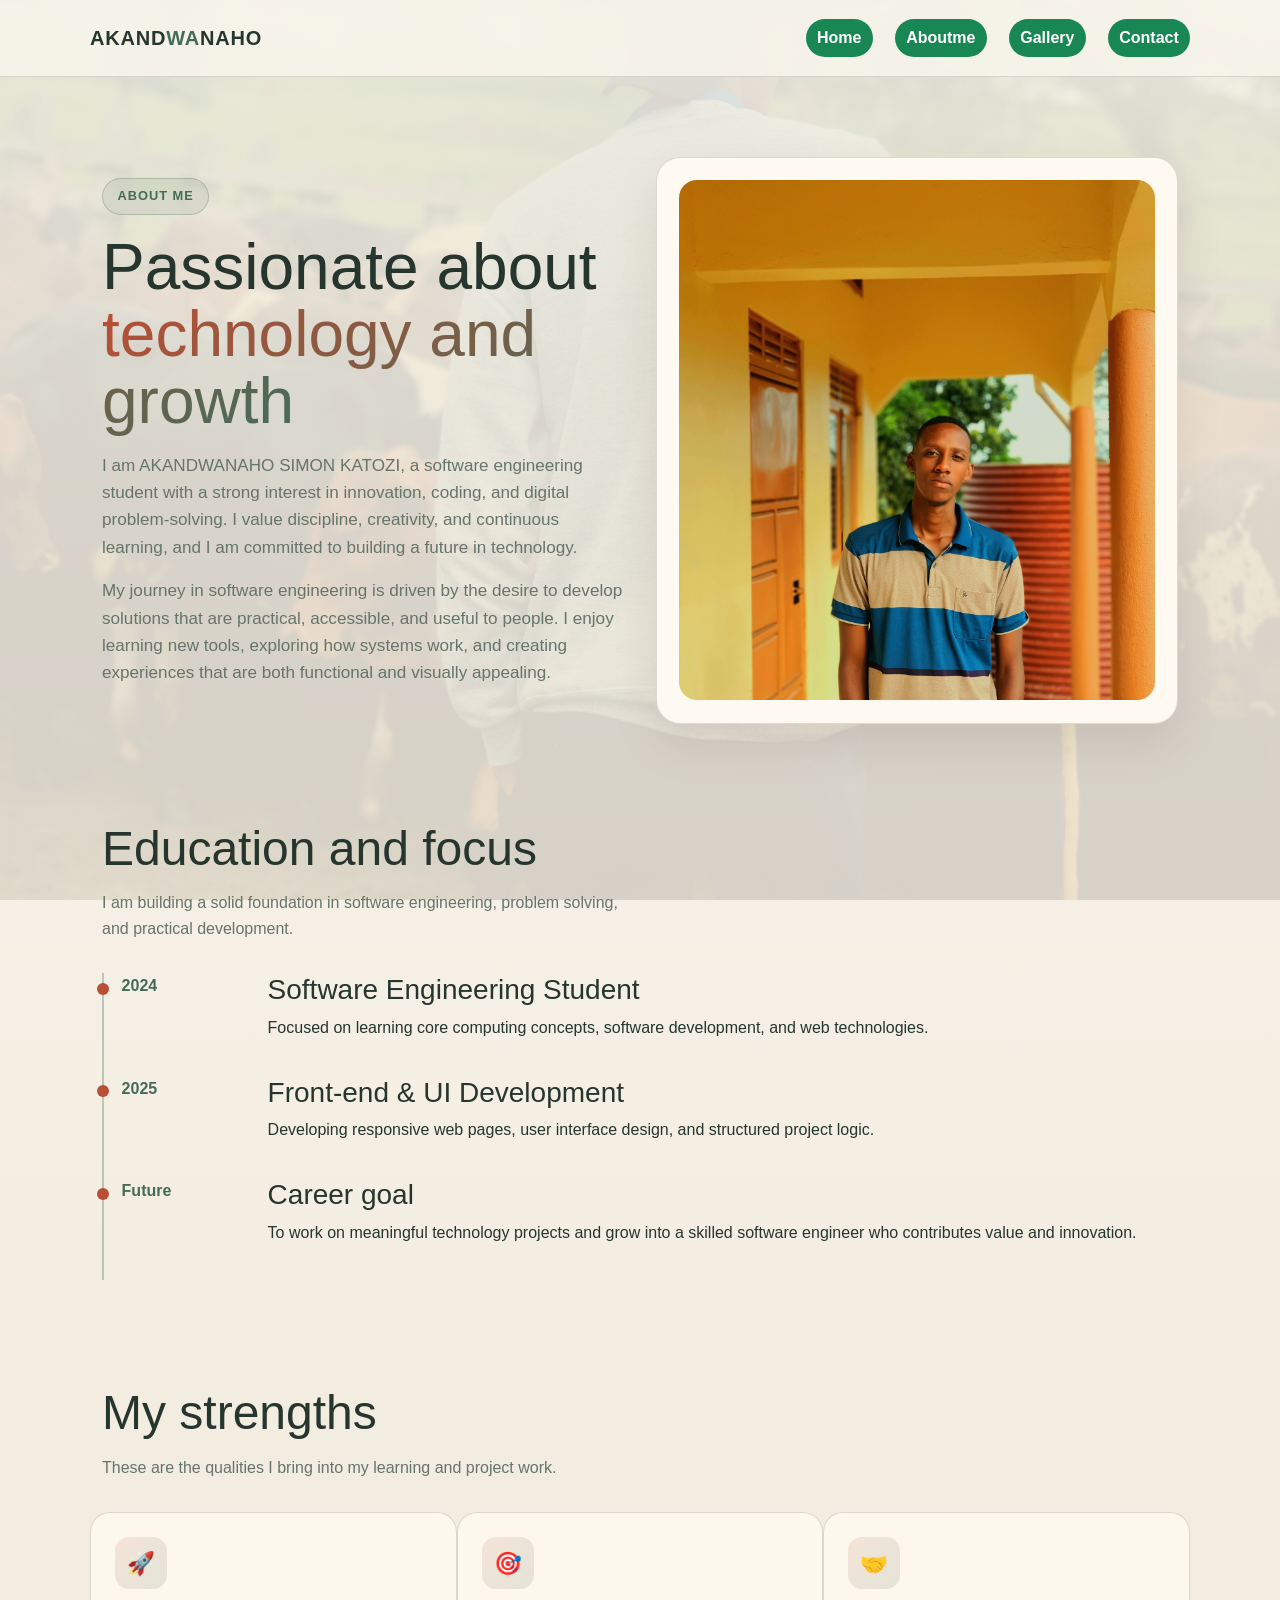
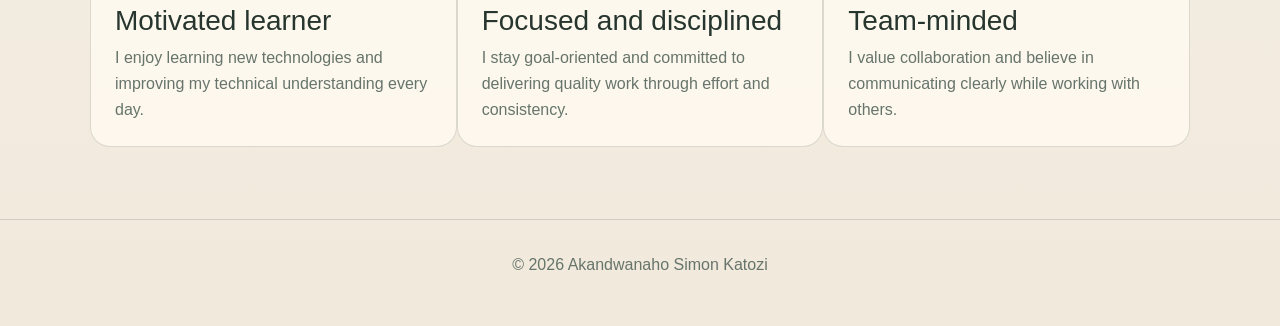
==== aboutme.html @ 83829ac9 "FIX FIX" ====
<!DOCTYPE html>
<html lang="en">

<head>
    <meta charset="UTF-8">
    <meta name="viewport" content="width=device-width, initial-scale=1.0">
    <title>About Me | AKANDWANAHO SIMON KATOZI</title>
    <link href="https://cdn.jsdelivr.net/npm/bootstrap@5.3.3/dist/css/bootstrap.min.css" rel="stylesheet">
    <link rel="stylesheet" href="styles.css">
</head>

<body>
    <header class="site-header">
        <div class="container navbar">
            <a href="index.html" class="brand">AKAND<span>WA</span>NAHO</a>
            <nav class="nav-links" aria-label="Main navigation">
                <a href="index.html">Home</a>
                <a href="aboutme.html" class="active">Aboutme</a>
                <a href="gallery.html">Gallery</a>
                <a href="contact.html">Contact</a>
            </nav>
        </div>
    </header>

    <main>
        <section class="hero">
            <div class="container split">
                <div>
                    <span class="kicker">About me</span>
                    <h1>Passionate about <span class="highlight">technology and growth</span></h1>
                    <p>
                        I am AKANDWANAHO SIMON KATOZI, a software engineering student with a strong interest in
                        innovation,
                        coding, and digital problem-solving. I value discipline, creativity, and continuous learning,
                        and I am committed to building a future in technology.
                    </p>
                    <p>
                        My journey in software engineering is driven by the desire to develop solutions that are
                        practical, accessible, and useful to people.
                        I enjoy learning new tools, exploring how systems work, and creating experiences that are both
                        functional and visually appealing.
                    </p>
                </div>
                <div class="hero-panel profile-card">
                    <img src="20251207_083736.jpg" alt="Profile photo of Akandwanaho Simon Katozi">
                </div>
            </div>
        </section>

        <section>
            <div class="container">
                <div class="section-header">
                    <h2>Education and focus</h2>
                    <p>I am building a solid foundation in software engineering, problem solving, and practical
                        development.</p>
                </div>

                <div class="timeline">
                    <div class="timeline-item">
                        <div class="year">2024</div>
                        <div>
                            <h3>Software Engineering Student</h3>
                            <p>Focused on learning core computing concepts, software development, and web technologies.
                            </p>
                        </div>
                    </div>
                    <div class="timeline-item">
                        <div class="year">2025</div>
                        <div>
                            <h3>Front-end & UI Development</h3>
                            <p>Developing responsive web pages, user interface design, and structured project logic.</p>
                        </div>
                    </div>
                    <div class="timeline-item">
                        <div class="year">Future</div>
                        <div>
                            <h3>Career goal</h3>
                            <p>To work on meaningful technology projects and grow into a skilled software engineer who
                                contributes value and innovation.</p>
                        </div>
                    </div>
                </div>
            </div>
        </section>

        <section>
            <div class="container">
                <div class="section-header">
                    <h2>My strengths</h2>
                    <p>These are the qualities I bring into my learning and project work.</p>
                </div>
                <div class="skill-grid row g-4">
                    <div class="skill-item col-12 col-md-4">
                        <div class="icon">🚀</div>
                        <h3>Motivated learner</h3>
                        <p>I enjoy learning new technologies and improving my technical understanding every day.</p>
                    </div>
                    <div class="skill-item col-12 col-md-4">
                        <div class="icon">🎯</div>
                        <h3>Focused and disciplined</h3>
                        <p>I stay goal-oriented and committed to delivering quality work through effort and consistency.
                        </p>
                    </div>
                    <div class="skill-item col-12 col-md-4">
                        <div class="icon">🤝</div>
                        <h3>Team-minded</h3>
                        <p>I value collaboration and believe in communicating clearly while working with others.</p>
                    </div>
                </div>
            </div>
        </section>
    </main>

    <footer class="site-footer">
        <div class="container">© 2026 Akandwanaho Simon Katozi</div>
    </footer>
</body>

</html>
---- styles.css ----
:root {
  --bg: #f5f0e6;
  --bg-soft: #ece4d5;
  --panel: #fffaf1;
  --primary: #b94f35;
  --primary-2: #456b57;
  --accent: #c58a3c;
  --text: #26352e;
  --muted: #66746b;
  --border: rgba(83, 93, 75, 0.2);
  --shadow: 0 20px 45px rgba(76, 60, 38, 0.12);
}

* {
  box-sizing: border-box;
}

html {
  scroll-behavior: smooth;
}

body {
  margin: 0;
  font-family: "Segoe UI", Tahoma, Geneva, Verdana, sans-serif;
  background:
    linear-gradient(rgba(248, 244, 235, 0.88), rgba(239, 230, 215, 0.88)),
    url("TBH.jpg") center / cover fixed;
  color: var(--text);
  line-height: 1.6;
}

a {
  color: inherit;
  text-decoration: none;
}

img {
  max-width: 100%;
  display: block;
}

.container {
  width: min(1100px, 90%);
  margin: 0 auto;
}

.site-header {
  position: sticky;
  top: 0;
  z-index: 100;
  backdrop-filter: blur(14px);
  background: rgba(248, 244, 235, 0.88);
  border-bottom: 1px solid var(--border);
}

.navbar {
  display: flex;
  justify-content: space-between;
  align-items: center;
  min-height: 76px;
}

.brand {
  font-size: 1.25rem;
  font-weight: 800;
  letter-spacing: 0.04em;
}

.brand span {
  color: var(--primary-2);
}

.nav-links {
  display: flex;
  align-items: center;
  gap: 1.4rem;
  flex-wrap: wrap;
}

.nav-links a {
  display: inline-block;
  padding: 0.4rem 0.7rem;
  border-radius: 999px;
  background-color: var(--bs-success, #198754);
  color: #fff;
  font-weight: 600;
  transition: color 0.2s ease, background-color 0.2s ease, transform 0.2s ease;
}

.nav-links a:hover,
.nav-links a.active {
  color: #fff;
}

.nav-links a:hover {
  background-color: #146c43;
  transform: translateY(-2px);
}

.nav-links a:focus-visible {
  outline: 2px solid var(--primary-2);
  outline-offset: 3px;
}

.btn {
  display: inline-flex;
  align-items: center;
  justify-content: center;
  padding: 0.9rem 1.5rem;
  border-radius: 999px;
  border: 1px solid var(--border);
  font-weight: 700;
  transition: transform 0.2s ease, box-shadow 0.2s ease;
}

.btn:hover {
  transform: translateY(-2px);
}

.btn-primary {
  background: linear-gradient(135deg, var(--primary), #a9442f);
  color: #fff;
  box-shadow: var(--shadow);
}

.btn-secondary {
  background: transparent;
  color: var(--text);
}

.hero {
  padding: 5rem 0 4rem;
}

.kicker {
  display: inline-block;
  color: var(--primary-2);
  background: rgba(69, 107, 87, 0.1);
  border: 1px solid rgba(69, 107, 87, 0.28);
  border-radius: 999px;
  padding: 0.45rem 0.9rem;
  font-size: 0.8rem;
  font-weight: 700;
  letter-spacing: 0.08em;
  text-transform: uppercase;
}

.hero h1 {
  font-size: clamp(2.6rem, 5vw, 4.7rem);
  line-height: 1.05;
  margin: 1.2rem 0 1rem;
}

.hero h1 .highlight {
  background: linear-gradient(135deg, var(--primary), var(--primary-2));
  -webkit-background-clip: text;
  color: transparent;
}

.hero p {
  color: var(--muted);
  max-width: 60ch;
  font-size: 1.07rem;
}

.hero-actions {
  display: flex;
  flex-wrap: wrap;
  gap: 1rem;
  margin-top: 2rem;
}

.hero-panel {
  background: var(--panel);
  border: 1px solid var(--border);
  border-radius: 24px;
  box-shadow: var(--shadow);
  padding: 1.4rem;
}

.profile-card {
  overflow: hidden;
}

.profile-card img {
  border-radius: 18px;
  width: 100%;
  height: 520px;
  object-fit: cover;
}

.tagline {
  display: flex;
  justify-content: space-between;
  align-items: center;
  padding: 1rem 0 0.2rem;
  color: var(--muted);
  font-size: 0.85rem;
}

.metrics {
  display: grid;
  grid-template-columns: repeat(3, minmax(0, 1fr));
  gap: 1rem;
  margin-top: 2.5rem;
}

.metric {
  background: rgba(255, 250, 241, 0.9);
  border: 1px solid var(--border);
  border-radius: 18px;
  padding: 1.2rem 1rem;
}

.metric strong {
  display: block;
  font-size: 1.65rem;
  margin-bottom: 0.35rem;
}

.metric span {
  color: var(--muted);
}

section {
  padding: 2rem 0 4.5rem;
}

.section-header {
  margin-bottom: 2rem;
}

.section-header h2 {
  font-size: clamp(2rem, 4vw, 3rem);
  margin: 0 0 0.8rem;
}

.section-header p {
  max-width: 60ch;
  color: var(--muted);
}

.split {
  display: grid;
  grid-template-columns: 1fr 1fr;
  gap: 2rem;
  align-items: center;
}

.card {
  background: rgba(255, 250, 241, 0.82);
  border: 1px solid var(--border);
  border-radius: 22px;
  padding: 1.5rem;
  box-shadow: var(--shadow);
}

.list {
  list-style: none;
  margin: 1.3rem 0 0;
  padding: 0;
  display: grid;
  gap: 0.95rem;
}

.list li {
  color: var(--muted);
  padding-left: 1.35rem;
  position: relative;
}

.list li::before {
  content: "•";
  position: absolute;
  left: 0;
  color: var(--primary-2);
  font-size: 1.5rem;
  line-height: 1;
  top: -2px;
}

.project-grid {
  display: grid;
  grid-template-columns: repeat(3, minmax(0, 1fr));
  gap: 1.4rem;
}

.skill-item,
.project-card,
.gallery-card,
.contact-card {
  background: rgba(255, 250, 241, 0.82);
  border: 1px solid var(--border);
  border-radius: 20px;
  padding: 1.5rem;
}

.skill-item h3,
.project-card h3,
.gallery-card h3,
.contact-card h3 {
  margin-top: 0;
  margin-bottom: 0.5rem;
}

.skill-item p,
.project-card p,
.gallery-card p,
.contact-card p {
  color: var(--muted);
  margin: 0;
}

.icon {
  width: 52px;
  height: 52px;
  display: grid;
  place-items: center;
  border-radius: 14px;
  background: linear-gradient(135deg, rgba(185, 79, 53, 0.12), rgba(69, 107, 87, 0.14));
  color: var(--primary);
  font-size: 1.4rem;
  margin-bottom: 0.9rem;
}

.timeline {
  margin-top: 2rem;
}

.timeline-item {
  display: grid;
  grid-template-columns: 130px 1fr;
  gap: 1rem;
  border-left: 2px solid rgba(69, 107, 87, 0.32);
  padding: 0 0 1.2rem 1.1rem;
  position: relative;
}

.timeline-item::before {
  content: "";
  width: 12px;
  height: 12px;
  background: var(--primary);
  border-radius: 50%;
  position: absolute;
  left: -7px;
  top: 0.6rem;
}

.timeline-item .year {
  color: var(--primary-2);
  font-weight: 700;
}

.gallery-card img,
.gallery-card video,
.project-card img {
  width: 100%;
  height: 220px;
  object-fit: cover;
  border-radius: 16px;
  margin-bottom: 1rem;
}

form {
  display: grid;
  gap: 1rem;
}

input,
textarea {
  width: 100%;
  background: rgba(255, 250, 241, 0.95);
  color: var(--text);
  border: 1px solid var(--border);
  border-radius: 14px;
  padding: 0.9rem 1rem;
  font: inherit;
}

textarea {
  min-height: 150px;
  resize: vertical;
}

.site-footer {
  padding: 2rem 0 3rem;
  border-top: 1px solid var(--border);
  color: var(--muted);
  text-align: center;
}

@media (max-width: 820px) {
  .hero-grid,
  .split,
  .project-grid {
    grid-template-columns: 1fr;
  }

  .metrics {
    grid-template-columns: 1fr;
  }

  .nav-links {
    gap: 0.7rem 1rem;
    font-size: 0.9rem;
  }

  .navbar {
    flex-direction: column;
    padding: 1rem 0;
    gap: 0.7rem;
  }

  .hero {
    padding-top: 3rem;
  }
}
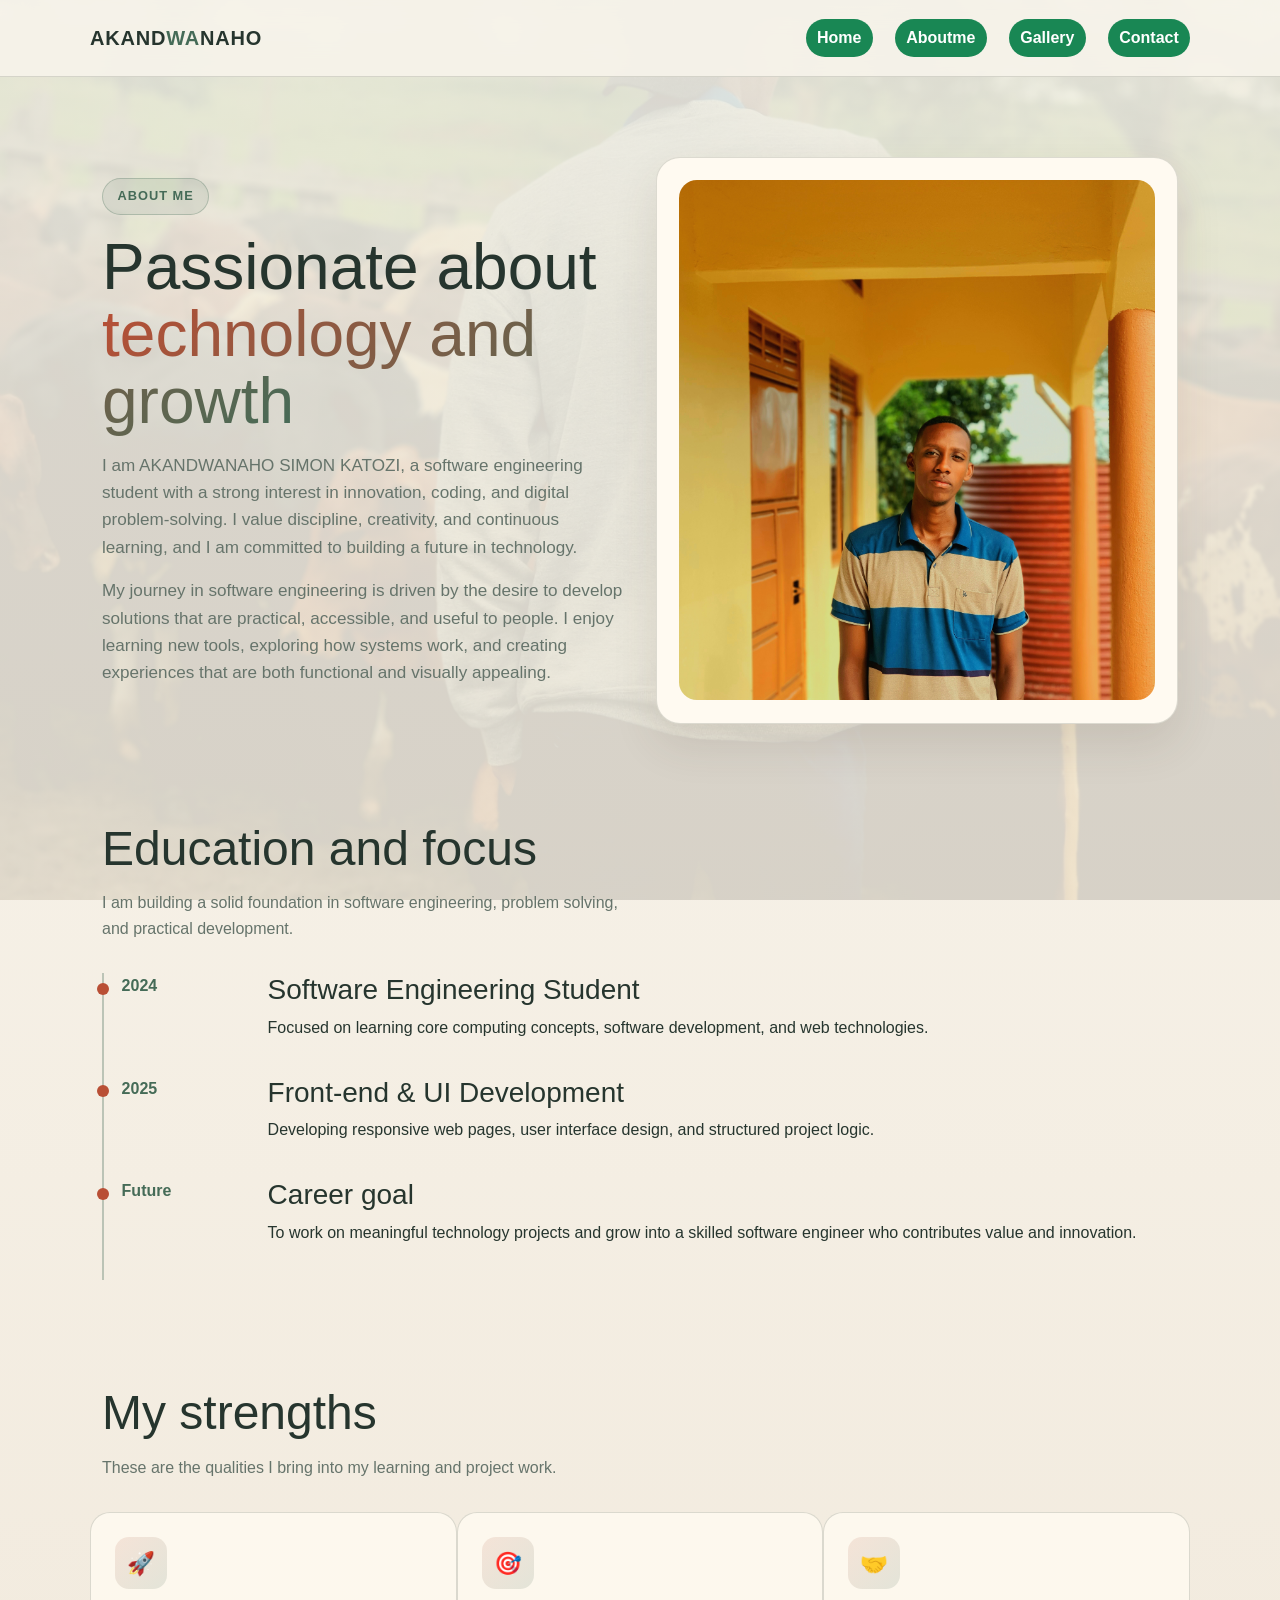
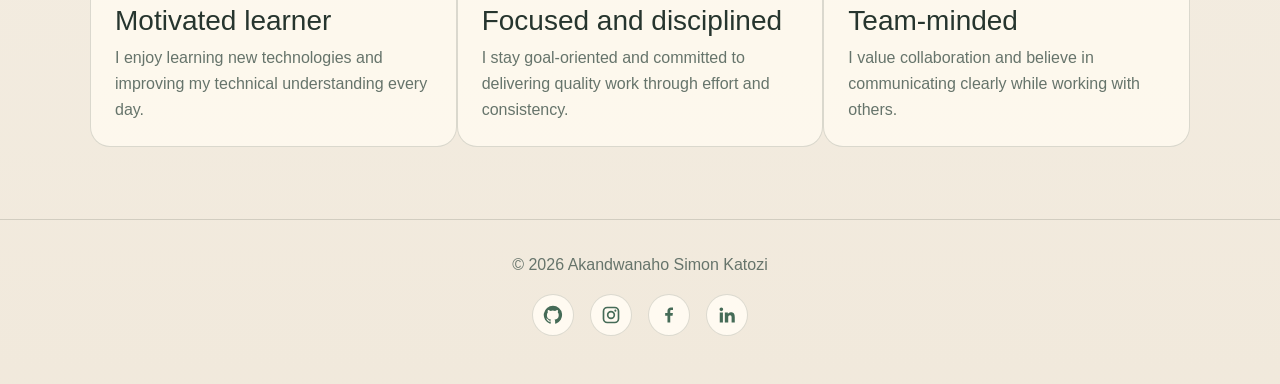
==== commit 8f6f0dfc: "fix" ====
--- a/aboutme.html
+++ b/aboutme.html
@@ -112,7 +112,23 @@
     </main>
 
     <footer class="site-footer">
-        <div class="container">© 2026 Akandwanaho Simon Katozi</div>
+        <div class="container">
+            <div>© 2026 Akandwanaho Simon Katozi</div>
+            <div class="social-icons" aria-label="Social media icons">
+                <span class="social-icon" role="img" aria-label="GitHub">
+                    <svg viewBox="0 0 24 24" aria-hidden="true"><path d="M12 .9a11.1 11.1 0 0 0-3.51 21.63c.55.1.76-.24.76-.53v-2.08c-3.1.67-3.76-1.32-3.76-1.32-.5-1.28-1.23-1.62-1.23-1.62-1.01-.69.08-.68.08-.68 1.12.08 1.71 1.15 1.71 1.15 1 .1.69 2.08 3.03 1.46.1-.72.39-1.21.7-1.49-2.47-.28-5.07-1.24-5.07-5.5 0-1.22.44-2.21 1.15-2.99-.12-.28-.5-1.42.11-2.95 0 0 .94-.3 3.05 1.14a10.6 10.6 0 0 1 5.55 0c2.11-1.44 3.05-1.14 3.05-1.14.61 1.53.23 2.67.11 2.95.72.78 1.15 1.77 1.15 2.99 0 4.27-2.6 5.21-5.08 5.49.4.35.75 1.02.75 2.06V22c0 .29.2.63.77.52A11.1 11.1 0 0 0 12 .9Z"/></svg>
+                </span>
+                <span class="social-icon" role="img" aria-label="Instagram">
+                    <svg viewBox="0 0 24 24" aria-hidden="true"><path d="M7.5 2h9A5.5 5.5 0 0 1 22 7.5v9a5.5 5.5 0 0 1-5.5 5.5h-9A5.5 5.5 0 0 1 2 16.5v-9A5.5 5.5 0 0 1 7.5 2Zm0 2A3.5 3.5 0 0 0 4 7.5v9A3.5 3.5 0 0 0 7.5 20h9a3.5 3.5 0 0 0 3.5-3.5v-9A3.5 3.5 0 0 0 16.5 4h-9ZM12 7a5 5 0 1 1 0 10 5 5 0 0 1 0-10Zm0 2a3 3 0 1 0 0 6 3 3 0 0 0 0-6Zm5.25-3.5a1.25 1.25 0 1 1 0 2.5 1.25 1.25 0 0 1 0-2.5Z"/></svg>
+                </span>
+                <span class="social-icon" role="img" aria-label="Facebook">
+                    <svg viewBox="0 0 24 24" aria-hidden="true"><path d="M13.5 21v-8.2h2.76l.41-3.2H13.5V7.56c0-.93.26-1.56 1.59-1.56h1.7V3.14A22.6 22.6 0 0 0 14.31 3c-2.46 0-4.14 1.5-4.14 4.25V9.6H7.4v3.2h2.77V21h3.33Z"/></svg>
+                </span>
+                <span class="social-icon" role="img" aria-label="LinkedIn">
+                    <svg viewBox="0 0 24 24" aria-hidden="true"><path d="M5.2 3a2.2 2.2 0 1 1 0 4.4 2.2 2.2 0 0 1 0-4.4ZM3.3 9h3.8v12H3.3V9Zm6.1 0H13v1.64h.05A4.05 4.05 0 0 1 16.7 8.7c3.9 0 4.62 2.57 4.62 5.91V21h-3.8v-5.67c0-1.35-.03-3.08-1.88-3.08-1.88 0-2.17 1.47-2.17 2.98V21H9.4V9Z"/></svg>
+                </span>
+            </div>
+        </div>
     </footer>
 </body>
 
--- a/styles.css
+++ b/styles.css
@@ -390,6 +390,37 @@
   text-align: center;
 }
 
+.social-icons {
+  display: flex;
+  justify-content: center;
+  gap: 1rem;
+  margin-top: 1rem;
+}
+
+.social-icon {
+  display: grid;
+  place-items: center;
+  width: 42px;
+  height: 42px;
+  border: 1px solid var(--border);
+  border-radius: 50%;
+  color: var(--primary-2);
+  background: var(--panel);
+  transition: transform 0.2s ease, color 0.2s ease, background-color 0.2s ease;
+}
+
+.social-icon svg {
+  width: 20px;
+  height: 20px;
+  fill: currentColor;
+}
+
+.social-icon:hover {
+  transform: translateY(-5px) scale(1.08);
+  color: #fff;
+  background: var(--primary);
+}
+
 @media (max-width: 820px) {
   .hero-grid,
   .split,
